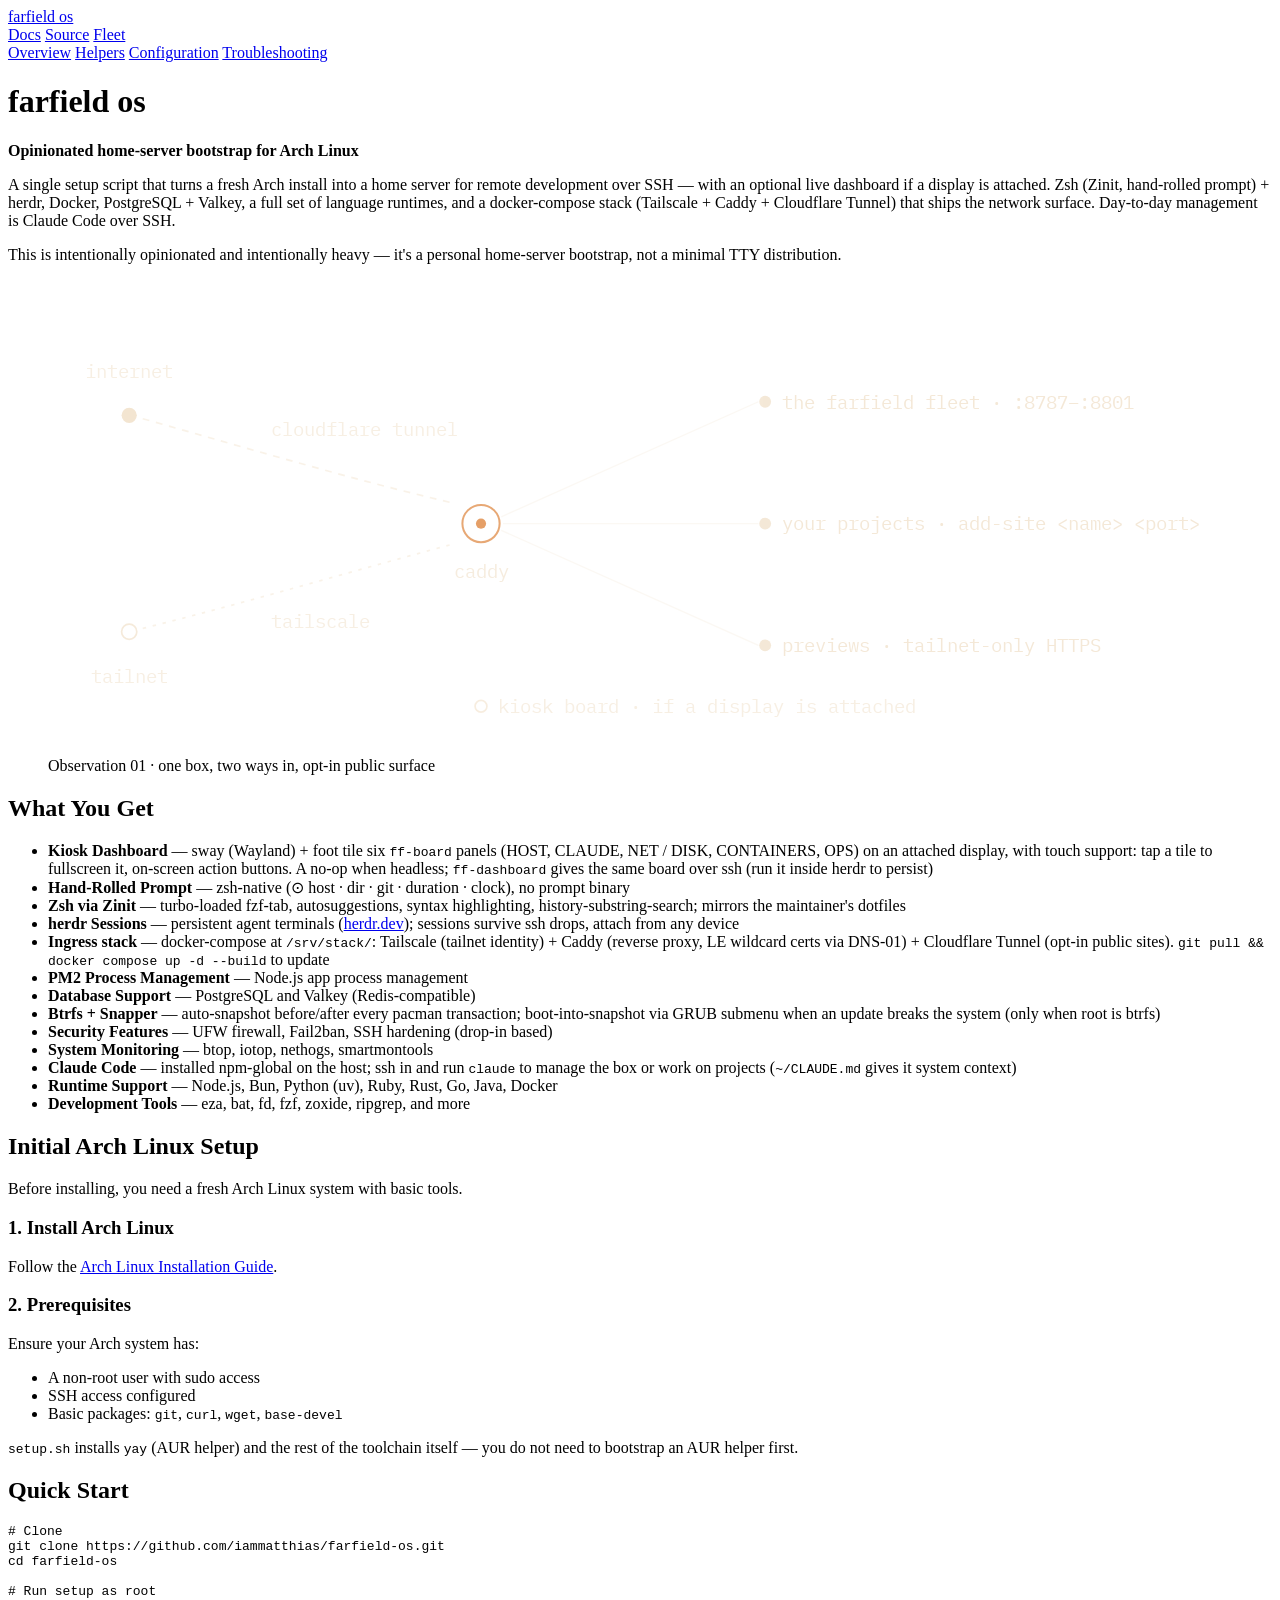
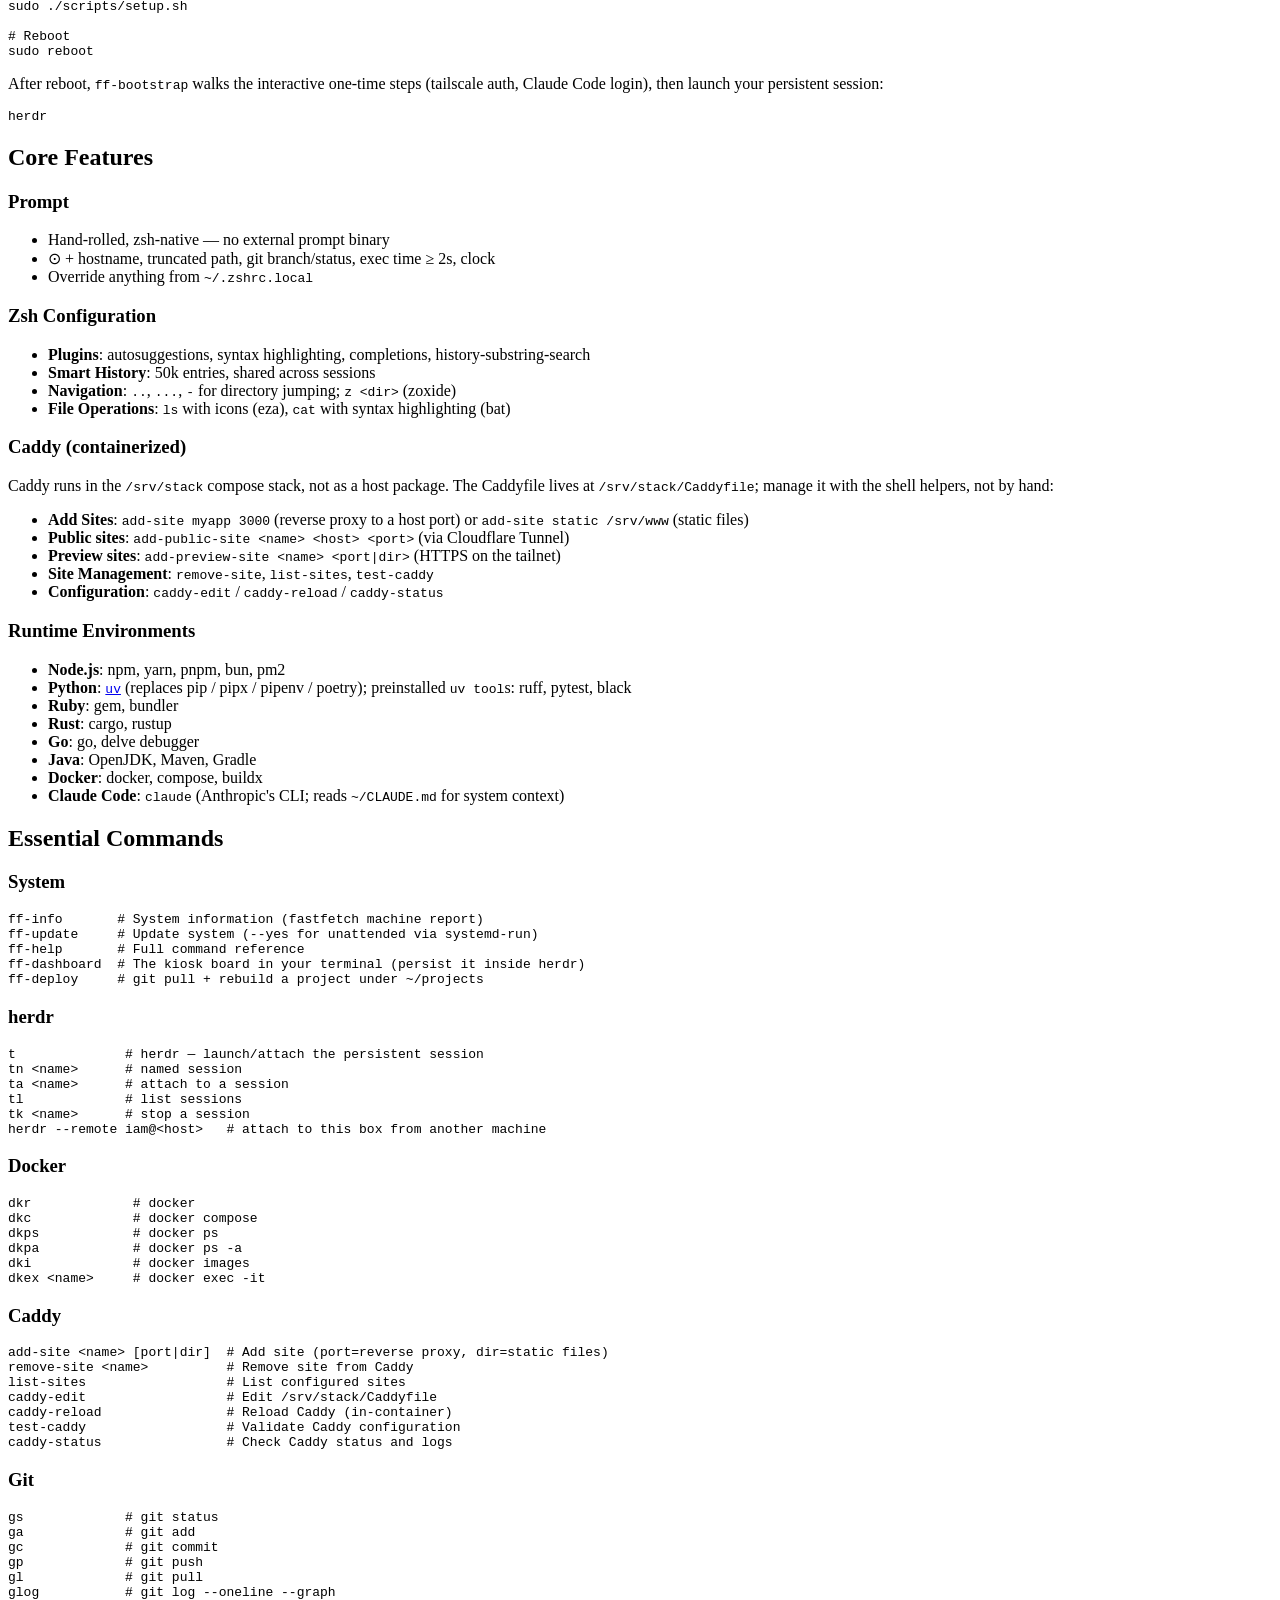
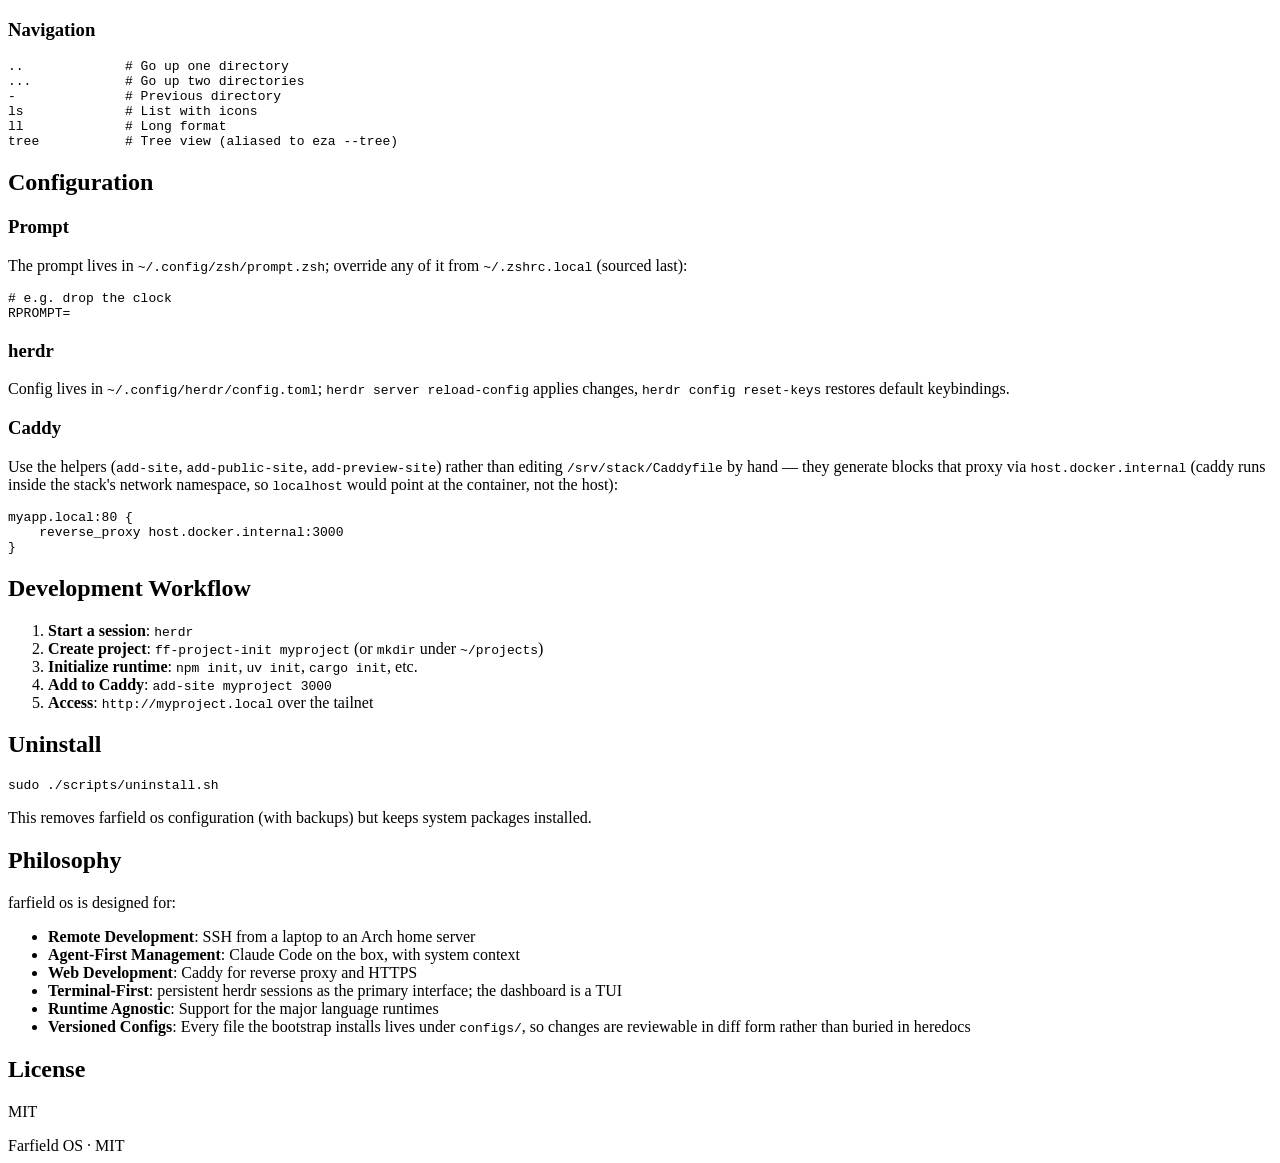
==== stack/homepage/docs/index.html @ 53450dcc "shell refresh: mirror the Mac dotfiles; herdr replaces tmux zsh drops Oh My Zsh + Spaceship for the " ====
<!DOCTYPE html>
<html lang="en">
<head>
<meta charset="UTF-8">
<meta name="viewport" content="width=device-width,initial-scale=1,viewport-fit=cover">
<meta name="theme-color" content="#0e192a">
<title>Overview — Farfield OS</title>
<link rel="icon" href="data:image/svg+xml,<svg%20xmlns='http://www.w3.org/2000/svg'%20viewBox='0%200%2064%2064'><rect%20width='64'%20height='64'%20rx='12'%20fill='%230e222d'/><circle%20cx='32'%20cy='32'%20r='13'%20fill='none'%20stroke='%23f3e5d1'%20stroke-width='2'%20opacity='.8'/><circle%20cx='32'%20cy='32'%20r='3.5'%20fill='%23e59f67'/></svg>">
<meta name="description" content="Overview — Farfield OS documentation. An opinionated home-server bootstrap for Arch Linux.">
<link rel="canonical" href="https://os.farfield.systems/docs/">
<meta property="og:type" content="article">
<meta property="og:site_name" content="farfield">
<meta property="og:title" content="Overview — Farfield OS">
<link rel="preconnect" href="https://fonts.googleapis.com">
<link rel="preconnect" href="https://fonts.gstatic.com" crossorigin>
<link rel="stylesheet" href="https://fonts.googleapis.com/css2?family=IBM+Plex+Mono:wght@400;500&family=Inter:wght@400;500;600&family=Newsreader:opsz,wght@6..72,400;6..72,500&display=swap">
<link rel="stylesheet" href="/docs/docs.css">
</head>
<body>
<header class="bar">
  <a href="/" class="brand">farfield&nbsp;os</a>
  <nav class="crumbs" aria-label="Site">
    <a href="/docs/" aria-current="page">Docs</a>
    <a href="https://github.com/iammatthias/farfield-os">Source</a>
    <a href="https://farfield.systems/">Fleet</a>
  </nav>
</header>
<div class="layout">
  <aside>
    <nav class="side" aria-label="Docs">
      <a href="/docs/" aria-current="page">Overview</a>
      <a href="/docs/helpers/">Helpers</a>
      <a href="/docs/configuration/">Configuration</a>
      <a href="/docs/troubleshooting/">Troubleshooting</a>
    </nav>
  </aside>
  <main class="doc">
<h1>farfield os</h1>
<p><strong>Opinionated home-server bootstrap for Arch Linux</strong></p>
<p>A single setup script that turns a fresh Arch install into a home server
for remote development over SSH — with an optional live dashboard if a
display is attached. Zsh (Zinit, hand-rolled prompt) + herdr, Docker,
PostgreSQL + Valkey,
a full set of language runtimes, and a docker-compose stack
(Tailscale + Caddy + Cloudflare Tunnel) that ships the network surface.
Day-to-day management is Claude Code over SSH.</p>
<p>This is intentionally opinionated and intentionally heavy — it&#39;s a
personal home-server bootstrap, not a minimal TTY distribution.</p>
<figure class="observation" aria-label="System diagram: the internet reaches the box through a Cloudflare tunnel; the tailnet reaches it through Tailscale; both land on Caddy, which routes to projects on host ports. A display gets the kiosk board.">
<svg viewBox="0 0 700 280" role="img">
  <g style="font-family:'IBM Plex Mono',monospace;font-size:11px" fill="#f3e5d1">
    <!-- two ways in -->
    <circle cx="48" cy="80" r="4.5" fill="#f3e5d1"/>
    <text x="48" y="58" text-anchor="middle" opacity="0.6">internet</text>
    <path d="M 56 82 C 120 100, 180 118, 240 132" fill="none" stroke="#f3e5d1" stroke-width="1" stroke-dasharray="4 4" opacity="0.5"/>
    <text x="132" y="92" opacity="0.6">cloudflare tunnel</text>
    <circle cx="48" cy="208" r="4.5" fill="none" stroke="#f3e5d1" opacity="0.8"/>
    <text x="48" y="238" text-anchor="middle" opacity="0.6">tailnet</text>
    <path d="M 56 206 C 120 190, 180 172, 240 156" fill="none" stroke="#f3e5d1" stroke-width="1" stroke-dasharray="2 4" opacity="0.5"/>
    <text x="132" y="206" opacity="0.6">tailscale</text>
    <!-- caddy: signal in field -->
    <circle cx="256" cy="144" r="11" fill="none" stroke="#e59f67" stroke-width="1.2" opacity="0.9"/>
    <circle cx="256" cy="144" r="3" fill="#e59f67"/>
    <text x="256" y="176" text-anchor="middle" opacity="0.7">caddy</text>
    <!-- host ports -->
    <g stroke="#f3e5d1" stroke-width="0.75" opacity="0.25">
      <line x1="268" y1="140" x2="420" y2="72"/>
      <line x1="269" y1="144" x2="420" y2="144"/>
      <line x1="268" y1="148" x2="420" y2="216"/>
    </g>
    <g opacity="0.85">
      <circle cx="424" cy="72" r="3.5"/><text x="434" y="76">the farfield fleet · :8787–:8801</text>
      <circle cx="424" cy="144" r="3.5"/><text x="434" y="148">your projects · add-site &lt;name&gt; &lt;port&gt;</text>
      <circle cx="424" cy="216" r="3.5"/><text x="434" y="220">previews · tailnet-only HTTPS</text>
    </g>
    <!-- the kiosk, off to the side -->
    <circle cx="256" cy="252" r="3.5" fill="none" stroke="#f3e5d1" opacity="0.7"/>
    <text x="266" y="256" opacity="0.6">kiosk board · if a display is attached</text>
  </g>
</svg>
<figcaption>Observation 01 · one box, two ways in, opt-in public surface</figcaption>
</figure>
<h2>What You Get</h2>
<ul>
<li><strong>Kiosk Dashboard</strong> — sway (Wayland) + foot tile six <code>ff-board</code> panels (HOST, CLAUDE, NET / DISK, CONTAINERS, OPS) on an attached display, with touch support: tap a tile to fullscreen it, on-screen action buttons. A no-op when headless; <code>ff-dashboard</code> gives the same board over ssh (run it inside herdr to persist)</li>
<li><strong>Hand-Rolled Prompt</strong> — zsh-native (⊙ host · dir · git · duration · clock), no prompt binary</li>
<li><strong>Zsh via Zinit</strong> — turbo-loaded fzf-tab, autosuggestions, syntax highlighting, history-substring-search; mirrors the maintainer&#39;s dotfiles</li>
<li><strong>herdr Sessions</strong> — persistent agent terminals (<a href="https://herdr.dev">herdr.dev</a>); sessions survive ssh drops, attach from any device</li>
<li><strong>Ingress stack</strong> — docker-compose at <code>/srv/stack/</code>: Tailscale (tailnet identity) + Caddy (reverse proxy, LE wildcard certs via DNS-01) + Cloudflare Tunnel (opt-in public sites). <code>git pull &amp;&amp; docker compose up -d --build</code> to update</li>
<li><strong>PM2 Process Management</strong> — Node.js app process management</li>
<li><strong>Database Support</strong> — PostgreSQL and Valkey (Redis-compatible)</li>
<li><strong>Btrfs + Snapper</strong> — auto-snapshot before/after every pacman transaction; boot-into-snapshot via GRUB submenu when an update breaks the system (only when root is btrfs)</li>
<li><strong>Security Features</strong> — UFW firewall, Fail2ban, SSH hardening (drop-in based)</li>
<li><strong>System Monitoring</strong> — btop, iotop, nethogs, smartmontools</li>
<li><strong>Claude Code</strong> — installed npm-global on the host; ssh in and run <code>claude</code> to manage the box or work on projects (<code>~/CLAUDE.md</code> gives it system context)</li>
<li><strong>Runtime Support</strong> — Node.js, Bun, Python (uv), Ruby, Rust, Go, Java, Docker</li>
<li><strong>Development Tools</strong> — eza, bat, fd, fzf, zoxide, ripgrep, and more</li>
</ul>
<h2>Initial Arch Linux Setup</h2>
<p>Before installing, you need a fresh Arch Linux system with basic tools.</p>
<h3>1. Install Arch Linux</h3>
<p>Follow the <a href="https://wiki.archlinux.org/title/Installation_guide">Arch Linux Installation Guide</a>.</p>
<h3>2. Prerequisites</h3>
<p>Ensure your Arch system has:</p>
<ul>
<li>A non-root user with sudo access</li>
<li>SSH access configured</li>
<li>Basic packages: <code>git</code>, <code>curl</code>, <code>wget</code>, <code>base-devel</code></li>
</ul>
<p><code>setup.sh</code> installs <code>yay</code> (AUR helper) and the rest of the toolchain itself —
you do not need to bootstrap an AUR helper first.</p>
<h2>Quick Start</h2>
<pre><code class="language-bash"># Clone
git clone https://github.com/iammatthias/farfield-os.git
cd farfield-os

# Run setup as root
sudo ./scripts/setup.sh

# Reboot
sudo reboot
</code></pre>
<p>After reboot, <code>ff-bootstrap</code> walks the interactive one-time steps
(tailscale auth, Claude Code login), then launch your persistent session:</p>
<pre><code class="language-bash">herdr
</code></pre>
<h2>Core Features</h2>
<h3>Prompt</h3>
<ul>
<li>Hand-rolled, zsh-native — no external prompt binary</li>
<li>⊙ + hostname, truncated path, git branch/status, exec time ≥ 2s, clock</li>
<li>Override anything from <code>~/.zshrc.local</code></li>
</ul>
<h3>Zsh Configuration</h3>
<ul>
<li><strong>Plugins</strong>: autosuggestions, syntax highlighting, completions, history-substring-search</li>
<li><strong>Smart History</strong>: 50k entries, shared across sessions</li>
<li><strong>Navigation</strong>: <code>..</code>, <code>...</code>, <code>-</code> for directory jumping; <code>z &lt;dir&gt;</code> (zoxide)</li>
<li><strong>File Operations</strong>: <code>ls</code> with icons (eza), <code>cat</code> with syntax highlighting (bat)</li>
</ul>
<h3>Caddy (containerized)</h3>
<p>Caddy runs in the <code>/srv/stack</code> compose stack, not as a host package. The
Caddyfile lives at <code>/srv/stack/Caddyfile</code>; manage it with the shell
helpers, not by hand:</p>
<ul>
<li><strong>Add Sites</strong>: <code>add-site myapp 3000</code> (reverse proxy to a host port) or <code>add-site static /srv/www</code> (static files)</li>
<li><strong>Public sites</strong>: <code>add-public-site &lt;name&gt; &lt;host&gt; &lt;port&gt;</code> (via Cloudflare Tunnel)</li>
<li><strong>Preview sites</strong>: <code>add-preview-site &lt;name&gt; &lt;port|dir&gt;</code> (HTTPS on the tailnet)</li>
<li><strong>Site Management</strong>: <code>remove-site</code>, <code>list-sites</code>, <code>test-caddy</code></li>
<li><strong>Configuration</strong>: <code>caddy-edit</code> / <code>caddy-reload</code> / <code>caddy-status</code></li>
</ul>
<h3>Runtime Environments</h3>
<ul>
<li><strong>Node.js</strong>: npm, yarn, pnpm, bun, pm2</li>
<li><strong>Python</strong>: <a href="https://docs.astral.sh/uv/"><code>uv</code></a> (replaces pip / pipx /
pipenv / poetry); preinstalled <code>uv tool</code>s: ruff, pytest, black</li>
<li><strong>Ruby</strong>: gem, bundler</li>
<li><strong>Rust</strong>: cargo, rustup</li>
<li><strong>Go</strong>: go, delve debugger</li>
<li><strong>Java</strong>: OpenJDK, Maven, Gradle</li>
<li><strong>Docker</strong>: docker, compose, buildx</li>
<li><strong>Claude Code</strong>: <code>claude</code> (Anthropic&#39;s CLI; reads <code>~/CLAUDE.md</code> for
system context)</li>
</ul>
<h2>Essential Commands</h2>
<h3>System</h3>
<pre><code class="language-bash">ff-info       # System information (fastfetch machine report)
ff-update     # Update system (--yes for unattended via systemd-run)
ff-help       # Full command reference
ff-dashboard  # The kiosk board in your terminal (persist it inside herdr)
ff-deploy     # git pull + rebuild a project under ~/projects
</code></pre>
<h3>herdr</h3>
<pre><code class="language-bash">t              # herdr — launch/attach the persistent session
tn &lt;name&gt;      # named session
ta &lt;name&gt;      # attach to a session
tl             # list sessions
tk &lt;name&gt;      # stop a session
herdr --remote iam@&lt;host&gt;   # attach to this box from another machine
</code></pre>
<h3>Docker</h3>
<pre><code class="language-bash">dkr             # docker
dkc             # docker compose
dkps            # docker ps
dkpa            # docker ps -a
dki             # docker images
dkex &lt;name&gt;     # docker exec -it
</code></pre>
<h3>Caddy</h3>
<pre><code class="language-bash">add-site &lt;name&gt; [port|dir]  # Add site (port=reverse proxy, dir=static files)
remove-site &lt;name&gt;          # Remove site from Caddy
list-sites                  # List configured sites
caddy-edit                  # Edit /srv/stack/Caddyfile
caddy-reload                # Reload Caddy (in-container)
test-caddy                  # Validate Caddy configuration
caddy-status                # Check Caddy status and logs
</code></pre>
<h3>Git</h3>
<pre><code class="language-bash">gs             # git status
ga             # git add
gc             # git commit
gp             # git push
gl             # git pull
glog           # git log --oneline --graph
</code></pre>
<h3>Navigation</h3>
<pre><code class="language-bash">..             # Go up one directory
...            # Go up two directories
-              # Previous directory
ls             # List with icons
ll             # Long format
tree           # Tree view (aliased to eza --tree)
</code></pre>
<h2>Configuration</h2>
<h3>Prompt</h3>
<p>The prompt lives in <code>~/.config/zsh/prompt.zsh</code>; override any of it from
<code>~/.zshrc.local</code> (sourced last):</p>
<pre><code class="language-bash"># e.g. drop the clock
RPROMPT=
</code></pre>
<h3>herdr</h3>
<p>Config lives in <code>~/.config/herdr/config.toml</code>; <code>herdr server reload-config</code>
applies changes, <code>herdr config reset-keys</code> restores default keybindings.</p>
<h3>Caddy</h3>
<p>Use the helpers (<code>add-site</code>, <code>add-public-site</code>, <code>add-preview-site</code>) rather
than editing <code>/srv/stack/Caddyfile</code> by hand — they generate blocks that
proxy via <code>host.docker.internal</code> (caddy runs inside the stack&#39;s network
namespace, so <code>localhost</code> would point at the container, not the host):</p>
<pre><code class="language-caddy">myapp.local:80 {
    reverse_proxy host.docker.internal:3000
}
</code></pre>
<h2>Development Workflow</h2>
<ol>
<li><strong>Start a session</strong>: <code>herdr</code></li>
<li><strong>Create project</strong>: <code>ff-project-init myproject</code> (or <code>mkdir</code> under <code>~/projects</code>)</li>
<li><strong>Initialize runtime</strong>: <code>npm init</code>, <code>uv init</code>, <code>cargo init</code>, etc.</li>
<li><strong>Add to Caddy</strong>: <code>add-site myproject 3000</code></li>
<li><strong>Access</strong>: <code>http://myproject.local</code> over the tailnet</li>
</ol>
<h2>Uninstall</h2>
<pre><code class="language-bash">sudo ./scripts/uninstall.sh
</code></pre>
<p>This removes farfield os configuration (with backups) but keeps system
packages installed.</p>
<h2>Philosophy</h2>
<p>farfield os is designed for:</p>
<ul>
<li><strong>Remote Development</strong>: SSH from a laptop to an Arch home server</li>
<li><strong>Agent-First Management</strong>: Claude Code on the box, with system context</li>
<li><strong>Web Development</strong>: Caddy for reverse proxy and HTTPS</li>
<li><strong>Terminal-First</strong>: persistent herdr sessions as the primary interface; the dashboard is a TUI</li>
<li><strong>Runtime Agnostic</strong>: Support for the major language runtimes</li>
<li><strong>Versioned Configs</strong>: Every file the bootstrap installs lives under
<code>configs/</code>, so changes are reviewable in diff form rather than buried
in heredocs</li>
</ul>
<h2>License</h2>
<p>MIT</p>


  </main>
</div>
<footer>
  <span class="note">Farfield OS · MIT</span>
</footer>
</body>
</html>
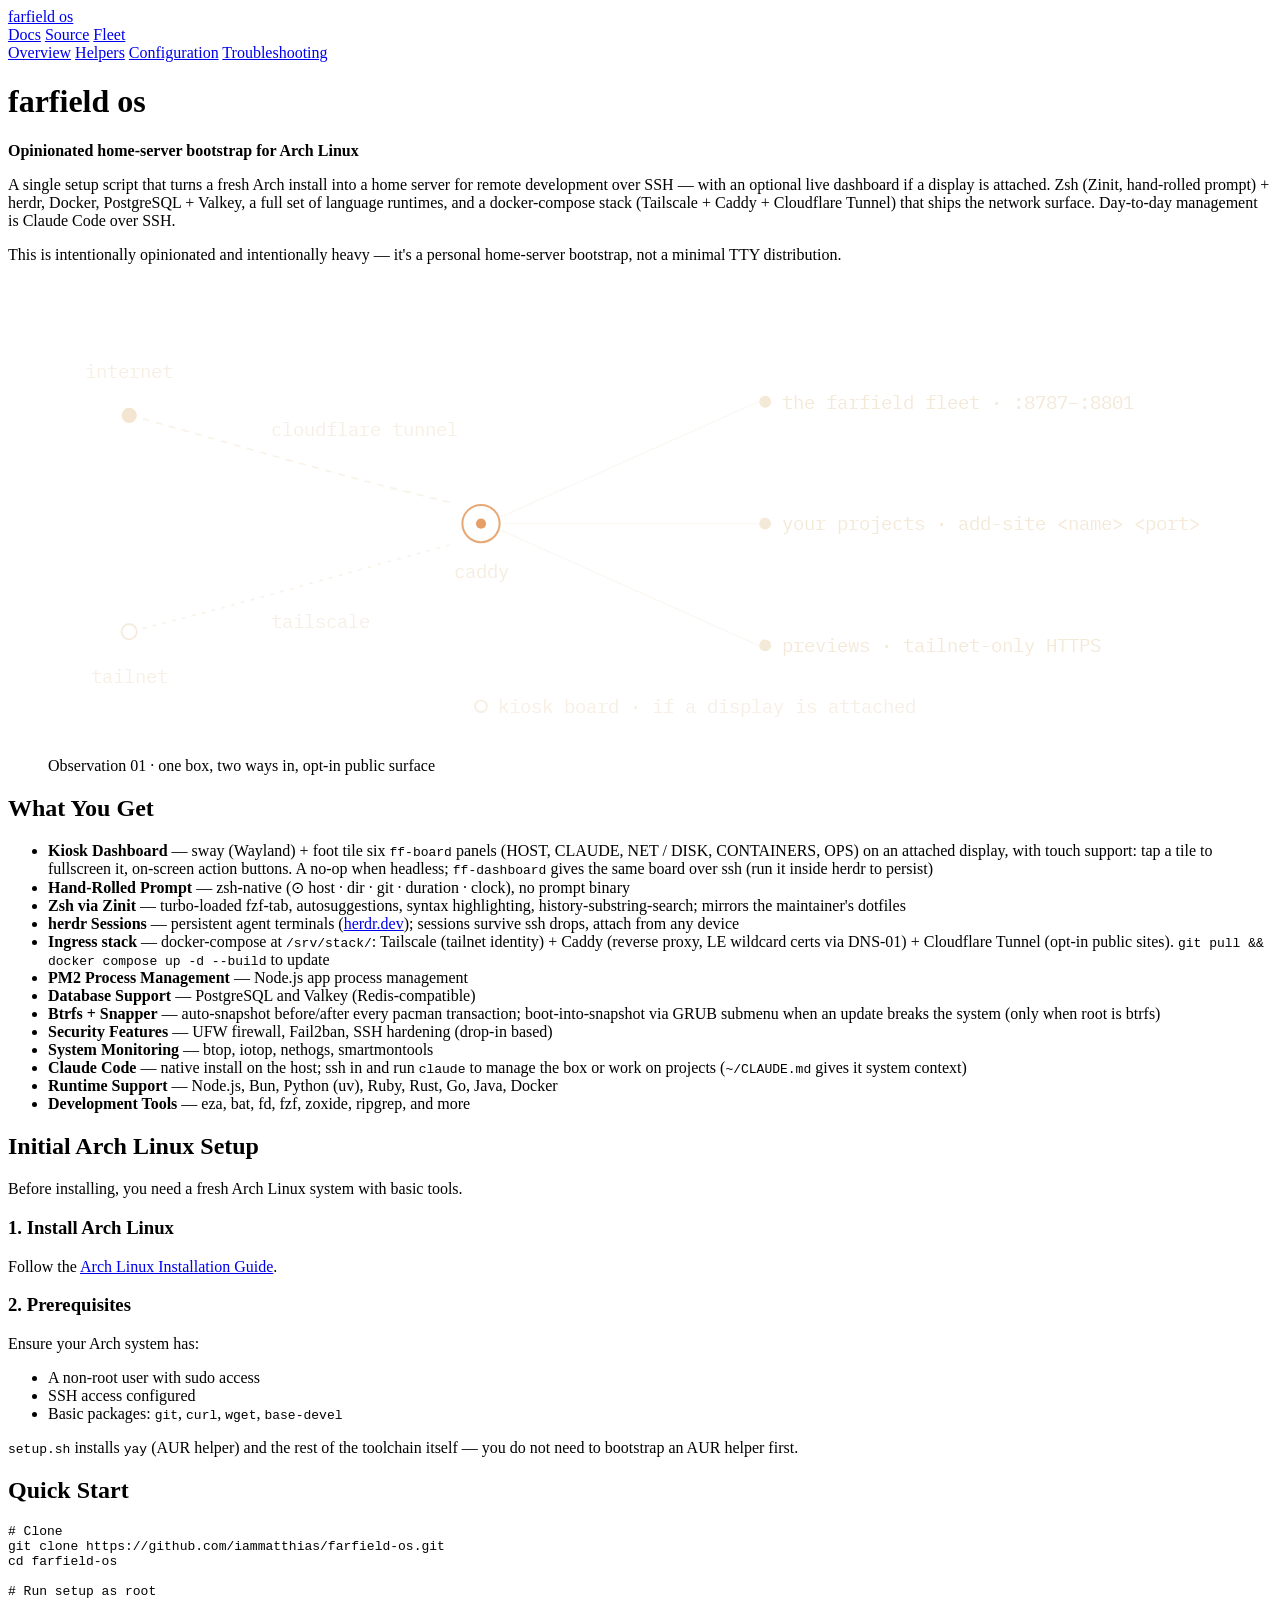
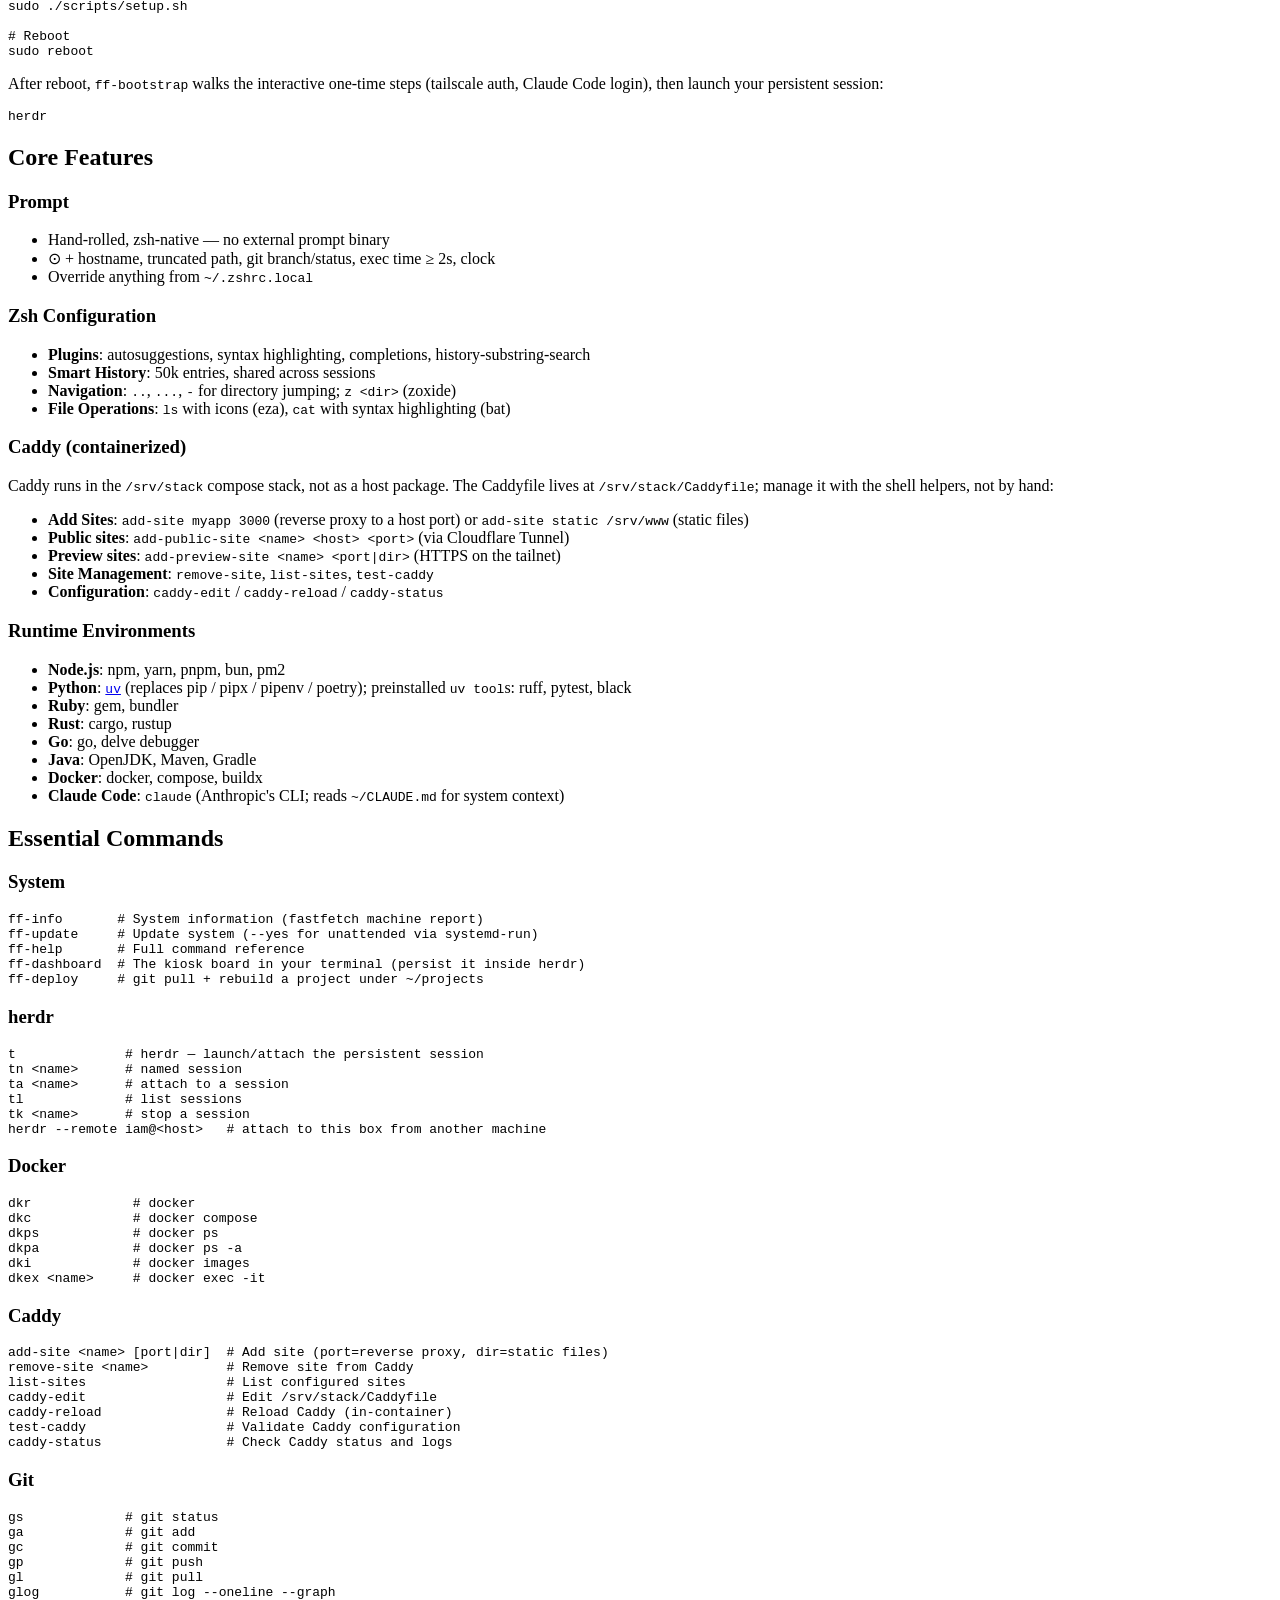
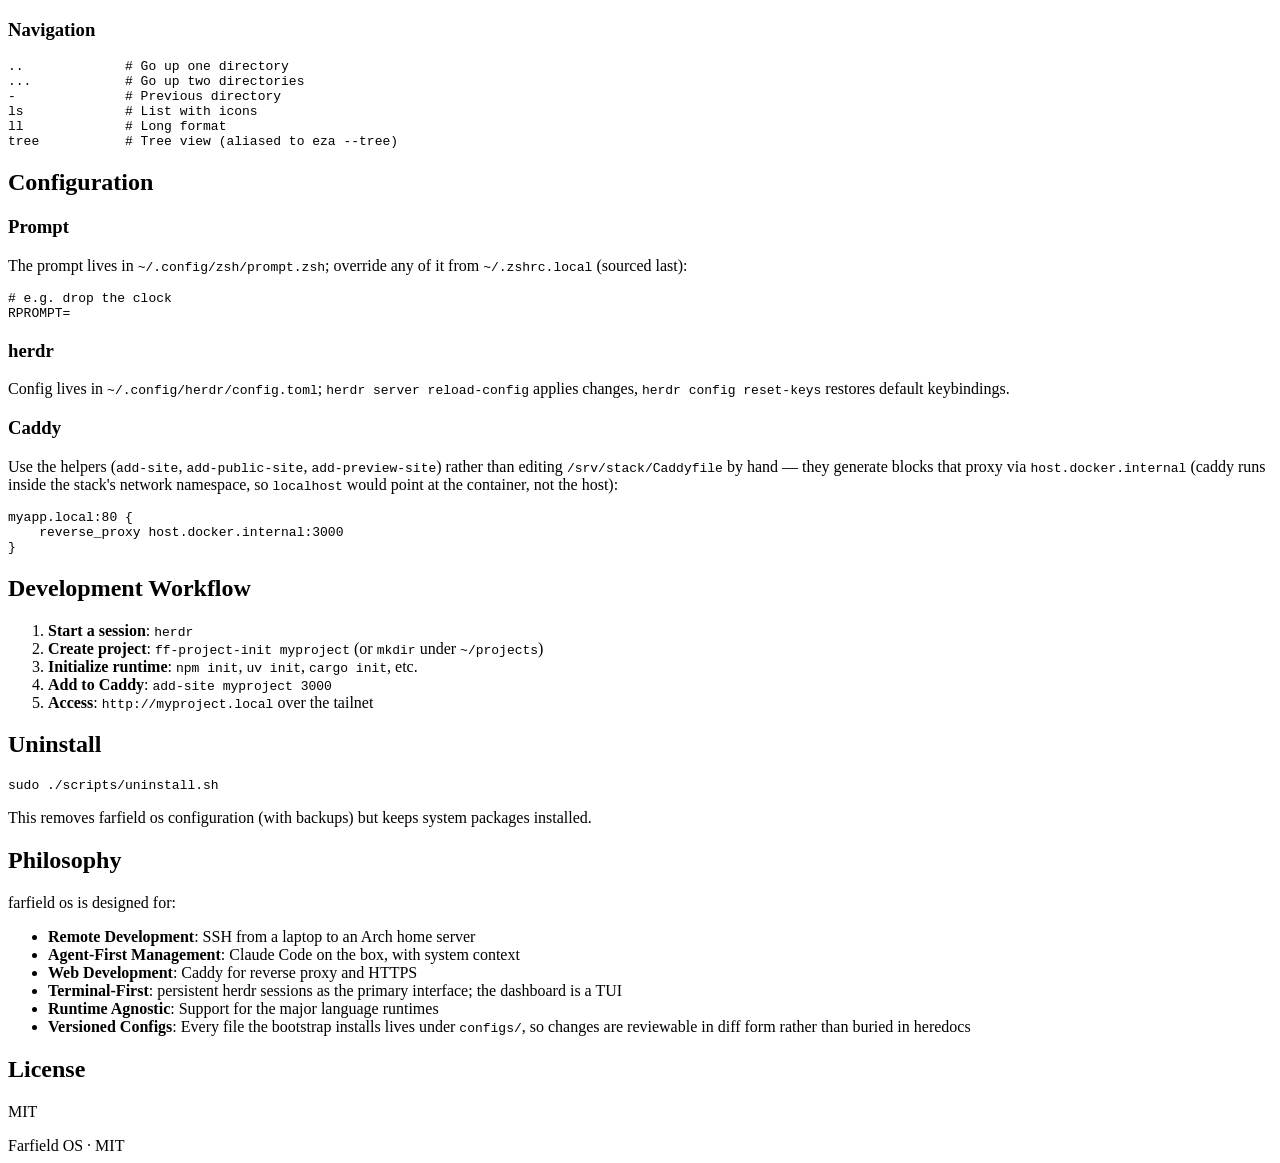
==== commit 26717e4f: "claude code: native installer replaces the npm package The npm global's self-update reported success" ====
--- a/stack/homepage/docs/index.html
+++ b/stack/homepage/docs/index.html
@@ -92,7 +92,7 @@
 <li><strong>Btrfs + Snapper</strong> — auto-snapshot before/after every pacman transaction; boot-into-snapshot via GRUB submenu when an update breaks the system (only when root is btrfs)</li>
 <li><strong>Security Features</strong> — UFW firewall, Fail2ban, SSH hardening (drop-in based)</li>
 <li><strong>System Monitoring</strong> — btop, iotop, nethogs, smartmontools</li>
-<li><strong>Claude Code</strong> — installed npm-global on the host; ssh in and run <code>claude</code> to manage the box or work on projects (<code>~/CLAUDE.md</code> gives it system context)</li>
+<li><strong>Claude Code</strong> — native install on the host; ssh in and run <code>claude</code> to manage the box or work on projects (<code>~/CLAUDE.md</code> gives it system context)</li>
 <li><strong>Runtime Support</strong> — Node.js, Bun, Python (uv), Ruby, Rust, Go, Java, Docker</li>
 <li><strong>Development Tools</strong> — eza, bat, fd, fzf, zoxide, ripgrep, and more</li>
 </ul>
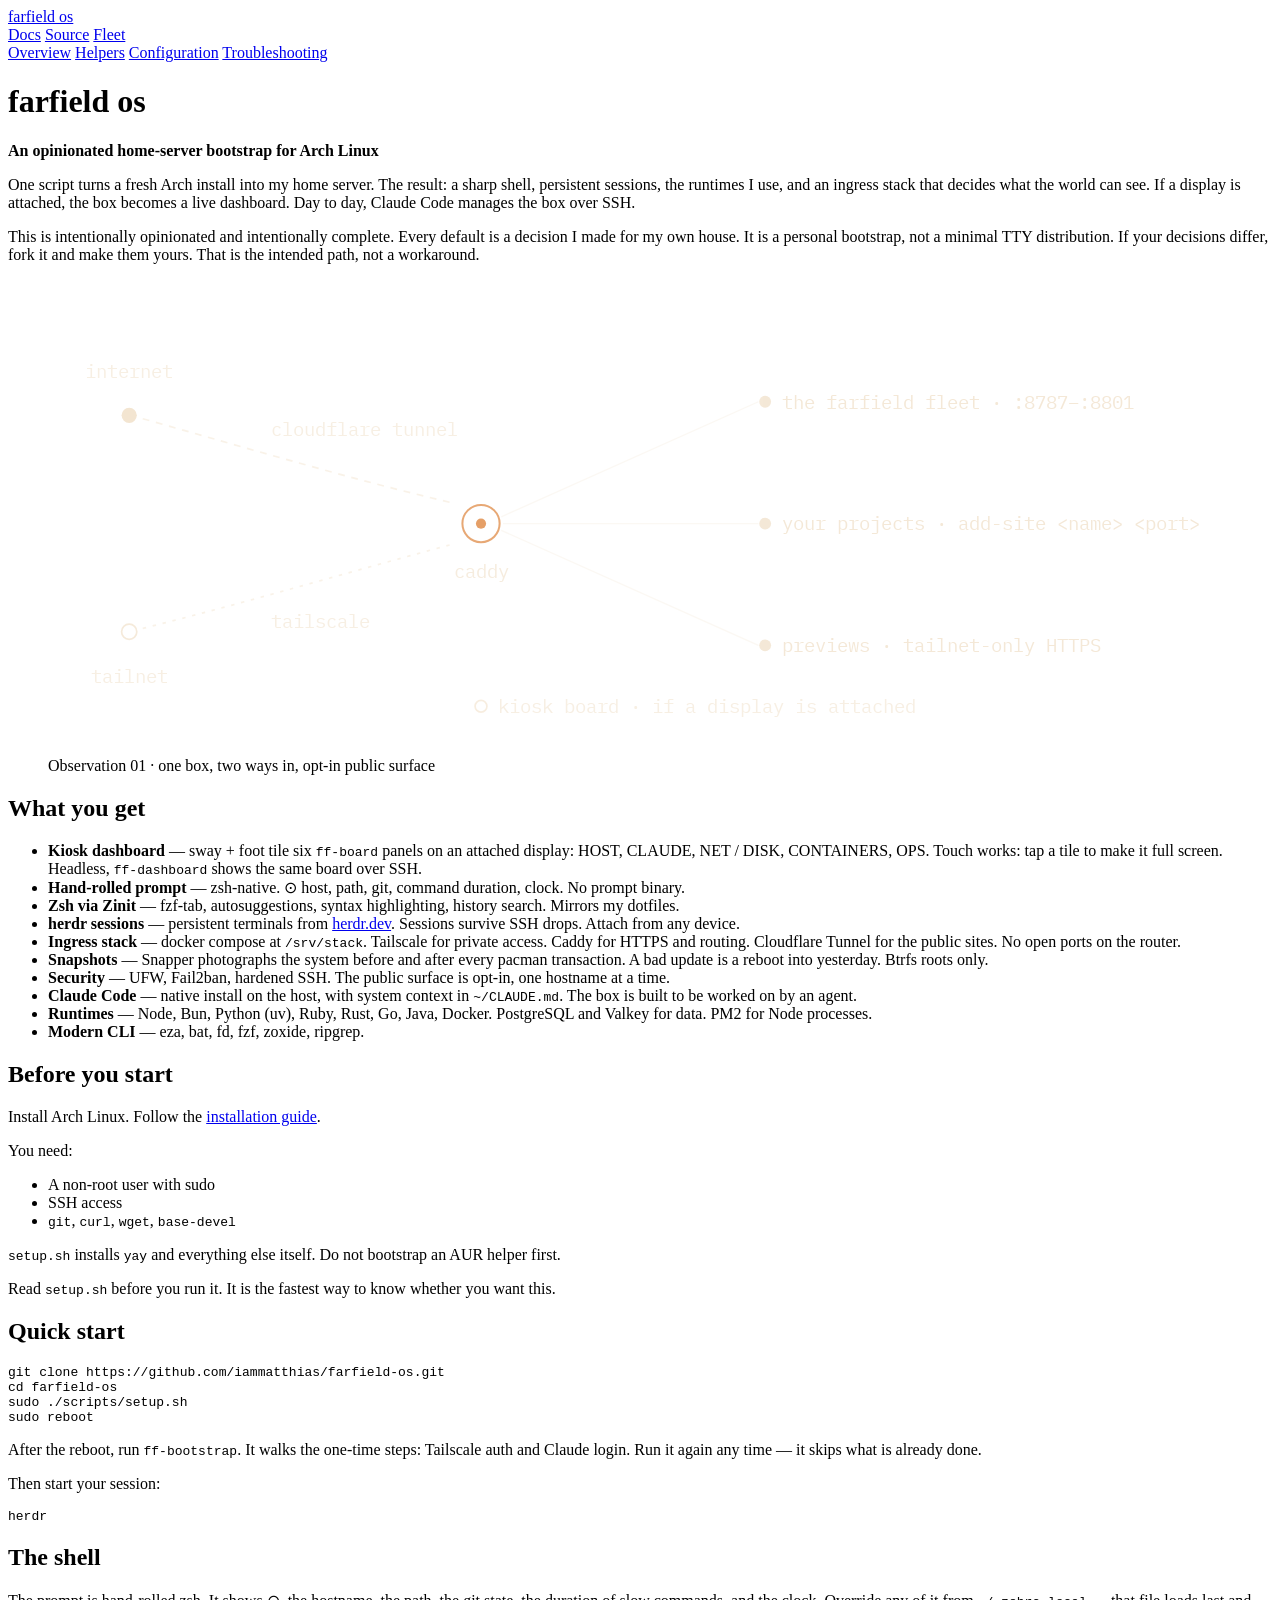
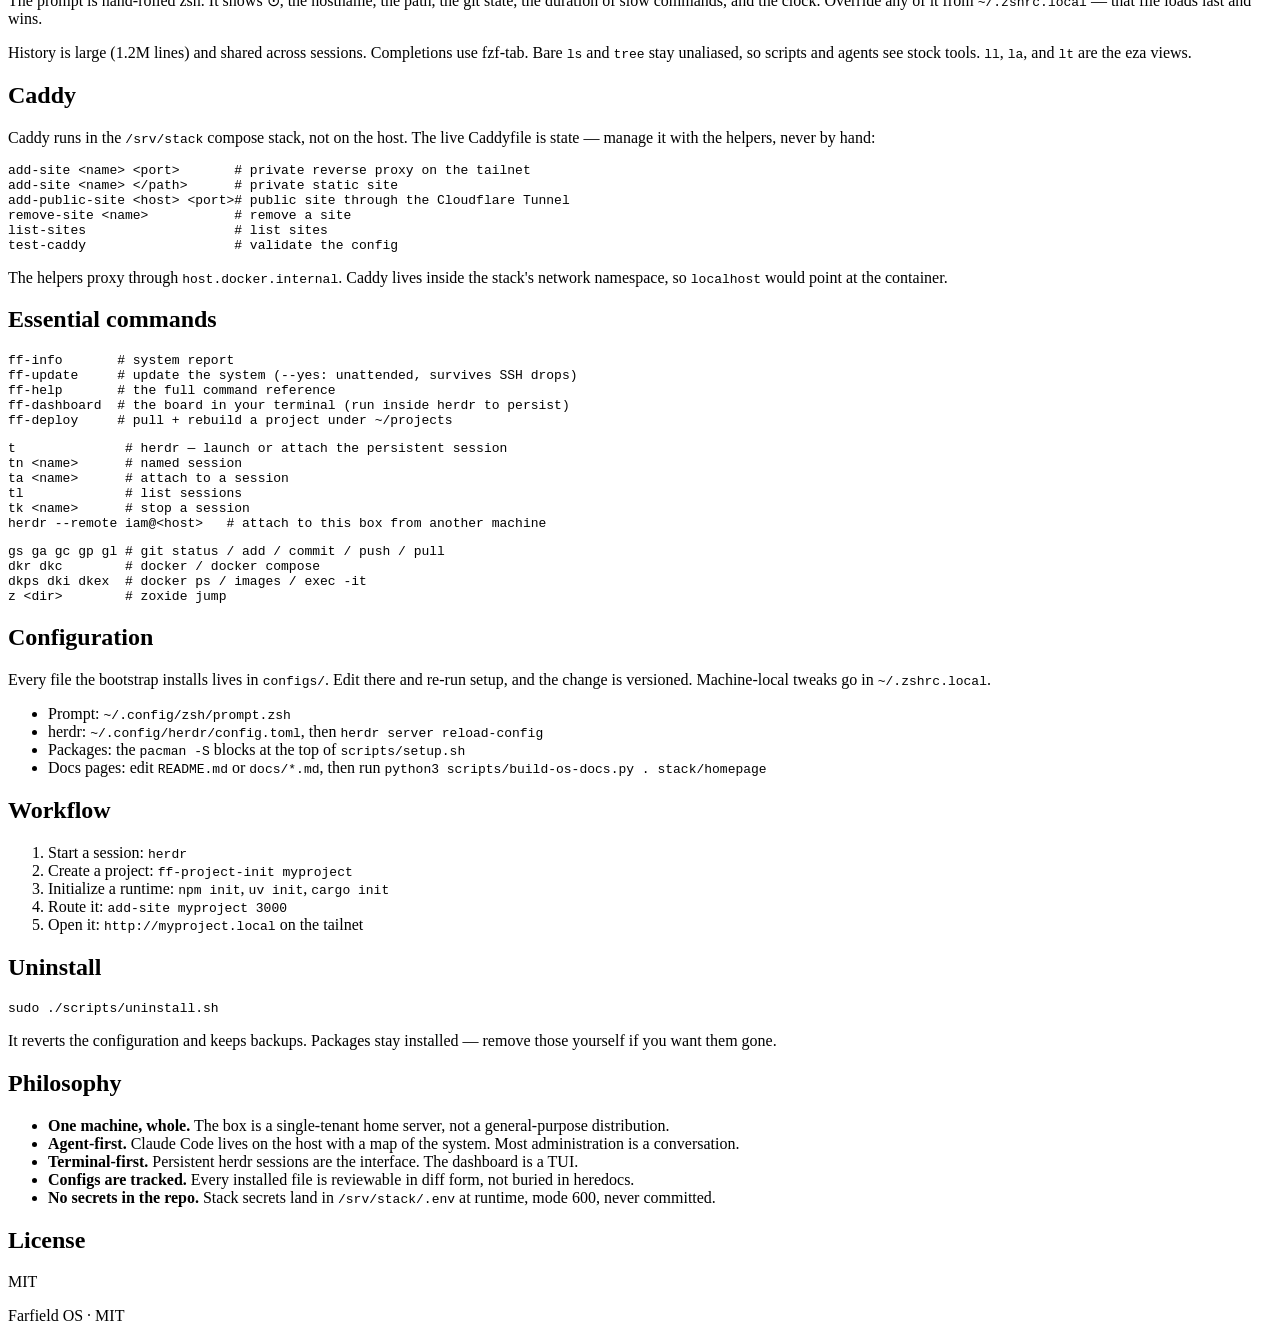
==== commit 18489fcd: "copy pass: Matthias's voice × Simplified Technical English README rewritten (it feeds the docs Overv" ====
--- a/stack/homepage/docs/index.html
+++ b/stack/homepage/docs/index.html
@@ -14,7 +14,7 @@
 <link rel="preconnect" href="https://fonts.googleapis.com">
 <link rel="preconnect" href="https://fonts.gstatic.com" crossorigin>
 <link rel="stylesheet" href="https://fonts.googleapis.com/css2?family=IBM+Plex+Mono:wght@400;500&family=Inter:wght@400;500;600&family=Newsreader:opsz,wght@6..72,400;6..72,500&display=swap">
-<link rel="stylesheet" href="/docs/docs.css">
+<link rel="stylesheet" href="/docs/docs.css?v=6f93efad">
 </head>
 <body>
 <header class="bar">
@@ -36,16 +36,17 @@
   </aside>
   <main class="doc">
 <h1>farfield os</h1>
-<p><strong>Opinionated home-server bootstrap for Arch Linux</strong></p>
-<p>A single setup script that turns a fresh Arch install into a home server
-for remote development over SSH — with an optional live dashboard if a
-display is attached. Zsh (Zinit, hand-rolled prompt) + herdr, Docker,
-PostgreSQL + Valkey,
-a full set of language runtimes, and a docker-compose stack
-(Tailscale + Caddy + Cloudflare Tunnel) that ships the network surface.
-Day-to-day management is Claude Code over SSH.</p>
-<p>This is intentionally opinionated and intentionally heavy — it&#39;s a
-personal home-server bootstrap, not a minimal TTY distribution.</p>
+<p><strong>An opinionated home-server bootstrap for Arch Linux</strong></p>
+<p>One script turns a fresh Arch install into my home server. The result: a
+sharp shell, persistent sessions, the runtimes I use, and an ingress
+stack that decides what the world can see. If a display is attached, the
+box becomes a live dashboard. Day to day, Claude Code manages the box
+over SSH.</p>
+<p>This is intentionally opinionated and intentionally complete. Every
+default is a decision I made for my own house. It is a personal
+bootstrap, not a minimal TTY distribution. If your decisions differ,
+fork it and make them yours. That is the intended path, not a
+workaround.</p>
 <figure class="observation" aria-label="System diagram: the internet reaches the box through a Cloudflare tunnel; the tailnet reaches it through Tailscale; both land on Caddy, which routes to projects on host ports. A display gets the kiosk board.">
 <svg viewBox="0 0 700 280" role="img">
   <g style="font-family:'IBM Plex Mono',monospace;font-size:11px" fill="#f3e5d1">
@@ -80,180 +81,132 @@
 </svg>
 <figcaption>Observation 01 · one box, two ways in, opt-in public surface</figcaption>
 </figure>
-<h2>What You Get</h2>
-<ul>
-<li><strong>Kiosk Dashboard</strong> — sway (Wayland) + foot tile six <code>ff-board</code> panels (HOST, CLAUDE, NET / DISK, CONTAINERS, OPS) on an attached display, with touch support: tap a tile to fullscreen it, on-screen action buttons. A no-op when headless; <code>ff-dashboard</code> gives the same board over ssh (run it inside herdr to persist)</li>
-<li><strong>Hand-Rolled Prompt</strong> — zsh-native (⊙ host · dir · git · duration · clock), no prompt binary</li>
-<li><strong>Zsh via Zinit</strong> — turbo-loaded fzf-tab, autosuggestions, syntax highlighting, history-substring-search; mirrors the maintainer&#39;s dotfiles</li>
-<li><strong>herdr Sessions</strong> — persistent agent terminals (<a href="https://herdr.dev">herdr.dev</a>); sessions survive ssh drops, attach from any device</li>
-<li><strong>Ingress stack</strong> — docker-compose at <code>/srv/stack/</code>: Tailscale (tailnet identity) + Caddy (reverse proxy, LE wildcard certs via DNS-01) + Cloudflare Tunnel (opt-in public sites). <code>git pull &amp;&amp; docker compose up -d --build</code> to update</li>
-<li><strong>PM2 Process Management</strong> — Node.js app process management</li>
-<li><strong>Database Support</strong> — PostgreSQL and Valkey (Redis-compatible)</li>
-<li><strong>Btrfs + Snapper</strong> — auto-snapshot before/after every pacman transaction; boot-into-snapshot via GRUB submenu when an update breaks the system (only when root is btrfs)</li>
-<li><strong>Security Features</strong> — UFW firewall, Fail2ban, SSH hardening (drop-in based)</li>
-<li><strong>System Monitoring</strong> — btop, iotop, nethogs, smartmontools</li>
-<li><strong>Claude Code</strong> — native install on the host; ssh in and run <code>claude</code> to manage the box or work on projects (<code>~/CLAUDE.md</code> gives it system context)</li>
-<li><strong>Runtime Support</strong> — Node.js, Bun, Python (uv), Ruby, Rust, Go, Java, Docker</li>
-<li><strong>Development Tools</strong> — eza, bat, fd, fzf, zoxide, ripgrep, and more</li>
-</ul>
-<h2>Initial Arch Linux Setup</h2>
-<p>Before installing, you need a fresh Arch Linux system with basic tools.</p>
-<h3>1. Install Arch Linux</h3>
-<p>Follow the <a href="https://wiki.archlinux.org/title/Installation_guide">Arch Linux Installation Guide</a>.</p>
-<h3>2. Prerequisites</h3>
-<p>Ensure your Arch system has:</p>
-<ul>
-<li>A non-root user with sudo access</li>
-<li>SSH access configured</li>
-<li>Basic packages: <code>git</code>, <code>curl</code>, <code>wget</code>, <code>base-devel</code></li>
-</ul>
-<p><code>setup.sh</code> installs <code>yay</code> (AUR helper) and the rest of the toolchain itself —
-you do not need to bootstrap an AUR helper first.</p>
-<h2>Quick Start</h2>
-<pre><code class="language-bash"># Clone
-git clone https://github.com/iammatthias/farfield-os.git
+<h2>What you get</h2>
+<ul>
+<li><strong>Kiosk dashboard</strong> — sway + foot tile six <code>ff-board</code> panels on an
+attached display: HOST, CLAUDE, NET / DISK, CONTAINERS, OPS. Touch
+works: tap a tile to make it full screen. Headless, <code>ff-dashboard</code>
+shows the same board over SSH.</li>
+<li><strong>Hand-rolled prompt</strong> — zsh-native. ⊙ host, path, git, command
+duration, clock. No prompt binary.</li>
+<li><strong>Zsh via Zinit</strong> — fzf-tab, autosuggestions, syntax highlighting,
+history search. Mirrors my dotfiles.</li>
+<li><strong>herdr sessions</strong> — persistent terminals from
+<a href="https://herdr.dev">herdr.dev</a>. Sessions survive SSH drops. Attach
+from any device.</li>
+<li><strong>Ingress stack</strong> — docker compose at <code>/srv/stack</code>. Tailscale for
+private access. Caddy for HTTPS and routing. Cloudflare Tunnel for
+the public sites. No open ports on the router.</li>
+<li><strong>Snapshots</strong> — Snapper photographs the system before and after every
+pacman transaction. A bad update is a reboot into yesterday. Btrfs
+roots only.</li>
+<li><strong>Security</strong> — UFW, Fail2ban, hardened SSH. The public surface is
+opt-in, one hostname at a time.</li>
+<li><strong>Claude Code</strong> — native install on the host, with system context in
+<code>~/CLAUDE.md</code>. The box is built to be worked on by an agent.</li>
+<li><strong>Runtimes</strong> — Node, Bun, Python (uv), Ruby, Rust, Go, Java, Docker.
+PostgreSQL and Valkey for data. PM2 for Node processes.</li>
+<li><strong>Modern CLI</strong> — eza, bat, fd, fzf, zoxide, ripgrep.</li>
+</ul>
+<h2>Before you start</h2>
+<p>Install Arch Linux. Follow the
+<a href="https://wiki.archlinux.org/title/Installation_guide">installation guide</a>.</p>
+<p>You need:</p>
+<ul>
+<li>A non-root user with sudo</li>
+<li>SSH access</li>
+<li><code>git</code>, <code>curl</code>, <code>wget</code>, <code>base-devel</code></li>
+</ul>
+<p><code>setup.sh</code> installs <code>yay</code> and everything else itself. Do not bootstrap
+an AUR helper first.</p>
+<p>Read <code>setup.sh</code> before you run it. It is the fastest way to know whether
+you want this.</p>
+<h2>Quick start</h2>
+<pre><code class="language-bash">git clone https://github.com/iammatthias/farfield-os.git
 cd farfield-os
-
-# Run setup as root
 sudo ./scripts/setup.sh
-
-# Reboot
 sudo reboot
 </code></pre>
-<p>After reboot, <code>ff-bootstrap</code> walks the interactive one-time steps
-(tailscale auth, Claude Code login), then launch your persistent session:</p>
+<p>After the reboot, run <code>ff-bootstrap</code>. It walks the one-time steps:
+Tailscale auth and Claude login. Run it again any time — it skips what
+is already done.</p>
+<p>Then start your session:</p>
 <pre><code class="language-bash">herdr
 </code></pre>
-<h2>Core Features</h2>
-<h3>Prompt</h3>
-<ul>
-<li>Hand-rolled, zsh-native — no external prompt binary</li>
-<li>⊙ + hostname, truncated path, git branch/status, exec time ≥ 2s, clock</li>
-<li>Override anything from <code>~/.zshrc.local</code></li>
-</ul>
-<h3>Zsh Configuration</h3>
-<ul>
-<li><strong>Plugins</strong>: autosuggestions, syntax highlighting, completions, history-substring-search</li>
-<li><strong>Smart History</strong>: 50k entries, shared across sessions</li>
-<li><strong>Navigation</strong>: <code>..</code>, <code>...</code>, <code>-</code> for directory jumping; <code>z &lt;dir&gt;</code> (zoxide)</li>
-<li><strong>File Operations</strong>: <code>ls</code> with icons (eza), <code>cat</code> with syntax highlighting (bat)</li>
-</ul>
-<h3>Caddy (containerized)</h3>
-<p>Caddy runs in the <code>/srv/stack</code> compose stack, not as a host package. The
-Caddyfile lives at <code>/srv/stack/Caddyfile</code>; manage it with the shell
-helpers, not by hand:</p>
-<ul>
-<li><strong>Add Sites</strong>: <code>add-site myapp 3000</code> (reverse proxy to a host port) or <code>add-site static /srv/www</code> (static files)</li>
-<li><strong>Public sites</strong>: <code>add-public-site &lt;name&gt; &lt;host&gt; &lt;port&gt;</code> (via Cloudflare Tunnel)</li>
-<li><strong>Preview sites</strong>: <code>add-preview-site &lt;name&gt; &lt;port|dir&gt;</code> (HTTPS on the tailnet)</li>
-<li><strong>Site Management</strong>: <code>remove-site</code>, <code>list-sites</code>, <code>test-caddy</code></li>
-<li><strong>Configuration</strong>: <code>caddy-edit</code> / <code>caddy-reload</code> / <code>caddy-status</code></li>
-</ul>
-<h3>Runtime Environments</h3>
-<ul>
-<li><strong>Node.js</strong>: npm, yarn, pnpm, bun, pm2</li>
-<li><strong>Python</strong>: <a href="https://docs.astral.sh/uv/"><code>uv</code></a> (replaces pip / pipx /
-pipenv / poetry); preinstalled <code>uv tool</code>s: ruff, pytest, black</li>
-<li><strong>Ruby</strong>: gem, bundler</li>
-<li><strong>Rust</strong>: cargo, rustup</li>
-<li><strong>Go</strong>: go, delve debugger</li>
-<li><strong>Java</strong>: OpenJDK, Maven, Gradle</li>
-<li><strong>Docker</strong>: docker, compose, buildx</li>
-<li><strong>Claude Code</strong>: <code>claude</code> (Anthropic&#39;s CLI; reads <code>~/CLAUDE.md</code> for
-system context)</li>
-</ul>
-<h2>Essential Commands</h2>
-<h3>System</h3>
-<pre><code class="language-bash">ff-info       # System information (fastfetch machine report)
-ff-update     # Update system (--yes for unattended via systemd-run)
-ff-help       # Full command reference
-ff-dashboard  # The kiosk board in your terminal (persist it inside herdr)
-ff-deploy     # git pull + rebuild a project under ~/projects
-</code></pre>
-<h3>herdr</h3>
-<pre><code class="language-bash">t              # herdr — launch/attach the persistent session
+<h2>The shell</h2>
+<p>The prompt is hand-rolled zsh. It shows ⊙, the hostname, the path, the
+git state, the duration of slow commands, and the clock. Override any of
+it from <code>~/.zshrc.local</code> — that file loads last and wins.</p>
+<p>History is large (1.2M lines) and shared across sessions. Completions
+use fzf-tab. Bare <code>ls</code> and <code>tree</code> stay unaliased, so scripts and agents
+see stock tools. <code>ll</code>, <code>la</code>, and <code>lt</code> are the eza views.</p>
+<h2>Caddy</h2>
+<p>Caddy runs in the <code>/srv/stack</code> compose stack, not on the host. The live
+Caddyfile is state — manage it with the helpers, never by hand:</p>
+<pre><code class="language-bash">add-site &lt;name&gt; &lt;port&gt;       # private reverse proxy on the tailnet
+add-site &lt;name&gt; &lt;/path&gt;      # private static site
+add-public-site &lt;host&gt; &lt;port&gt;# public site through the Cloudflare Tunnel
+remove-site &lt;name&gt;           # remove a site
+list-sites                   # list sites
+test-caddy                   # validate the config
+</code></pre>
+<p>The helpers proxy through <code>host.docker.internal</code>. Caddy lives inside the
+stack&#39;s network namespace, so <code>localhost</code> would point at the container.</p>
+<h2>Essential commands</h2>
+<pre><code class="language-bash">ff-info       # system report
+ff-update     # update the system (--yes: unattended, survives SSH drops)
+ff-help       # the full command reference
+ff-dashboard  # the board in your terminal (run inside herdr to persist)
+ff-deploy     # pull + rebuild a project under ~/projects
+</code></pre>
+<pre><code class="language-bash">t              # herdr — launch or attach the persistent session
 tn &lt;name&gt;      # named session
 ta &lt;name&gt;      # attach to a session
 tl             # list sessions
 tk &lt;name&gt;      # stop a session
 herdr --remote iam@&lt;host&gt;   # attach to this box from another machine
 </code></pre>
-<h3>Docker</h3>
-<pre><code class="language-bash">dkr             # docker
-dkc             # docker compose
-dkps            # docker ps
-dkpa            # docker ps -a
-dki             # docker images
-dkex &lt;name&gt;     # docker exec -it
-</code></pre>
-<h3>Caddy</h3>
-<pre><code class="language-bash">add-site &lt;name&gt; [port|dir]  # Add site (port=reverse proxy, dir=static files)
-remove-site &lt;name&gt;          # Remove site from Caddy
-list-sites                  # List configured sites
-caddy-edit                  # Edit /srv/stack/Caddyfile
-caddy-reload                # Reload Caddy (in-container)
-test-caddy                  # Validate Caddy configuration
-caddy-status                # Check Caddy status and logs
-</code></pre>
-<h3>Git</h3>
-<pre><code class="language-bash">gs             # git status
-ga             # git add
-gc             # git commit
-gp             # git push
-gl             # git pull
-glog           # git log --oneline --graph
-</code></pre>
-<h3>Navigation</h3>
-<pre><code class="language-bash">..             # Go up one directory
-...            # Go up two directories
--              # Previous directory
-ls             # List with icons
-ll             # Long format
-tree           # Tree view (aliased to eza --tree)
+<pre><code class="language-bash">gs ga gc gp gl # git status / add / commit / push / pull
+dkr dkc        # docker / docker compose
+dkps dki dkex  # docker ps / images / exec -it
+z &lt;dir&gt;        # zoxide jump
 </code></pre>
 <h2>Configuration</h2>
-<h3>Prompt</h3>
-<p>The prompt lives in <code>~/.config/zsh/prompt.zsh</code>; override any of it from
-<code>~/.zshrc.local</code> (sourced last):</p>
-<pre><code class="language-bash"># e.g. drop the clock
-RPROMPT=
-</code></pre>
-<h3>herdr</h3>
-<p>Config lives in <code>~/.config/herdr/config.toml</code>; <code>herdr server reload-config</code>
-applies changes, <code>herdr config reset-keys</code> restores default keybindings.</p>
-<h3>Caddy</h3>
-<p>Use the helpers (<code>add-site</code>, <code>add-public-site</code>, <code>add-preview-site</code>) rather
-than editing <code>/srv/stack/Caddyfile</code> by hand — they generate blocks that
-proxy via <code>host.docker.internal</code> (caddy runs inside the stack&#39;s network
-namespace, so <code>localhost</code> would point at the container, not the host):</p>
-<pre><code class="language-caddy">myapp.local:80 {
-    reverse_proxy host.docker.internal:3000
-}
-</code></pre>
-<h2>Development Workflow</h2>
+<p>Every file the bootstrap installs lives in <code>configs/</code>. Edit there and
+re-run setup, and the change is versioned. Machine-local tweaks go in
+<code>~/.zshrc.local</code>.</p>
+<ul>
+<li>Prompt: <code>~/.config/zsh/prompt.zsh</code></li>
+<li>herdr: <code>~/.config/herdr/config.toml</code>, then <code>herdr server reload-config</code></li>
+<li>Packages: the <code>pacman -S</code> blocks at the top of <code>scripts/setup.sh</code></li>
+<li>Docs pages: edit <code>README.md</code> or <code>docs/*.md</code>, then run
+<code>python3 scripts/build-os-docs.py . stack/homepage</code></li>
+</ul>
+<h2>Workflow</h2>
 <ol>
-<li><strong>Start a session</strong>: <code>herdr</code></li>
-<li><strong>Create project</strong>: <code>ff-project-init myproject</code> (or <code>mkdir</code> under <code>~/projects</code>)</li>
-<li><strong>Initialize runtime</strong>: <code>npm init</code>, <code>uv init</code>, <code>cargo init</code>, etc.</li>
-<li><strong>Add to Caddy</strong>: <code>add-site myproject 3000</code></li>
-<li><strong>Access</strong>: <code>http://myproject.local</code> over the tailnet</li>
+<li>Start a session: <code>herdr</code></li>
+<li>Create a project: <code>ff-project-init myproject</code></li>
+<li>Initialize a runtime: <code>npm init</code>, <code>uv init</code>, <code>cargo init</code></li>
+<li>Route it: <code>add-site myproject 3000</code></li>
+<li>Open it: <code>http://myproject.local</code> on the tailnet</li>
 </ol>
 <h2>Uninstall</h2>
 <pre><code class="language-bash">sudo ./scripts/uninstall.sh
 </code></pre>
-<p>This removes farfield os configuration (with backups) but keeps system
-packages installed.</p>
+<p>It reverts the configuration and keeps backups. Packages stay installed
+— remove those yourself if you want them gone.</p>
 <h2>Philosophy</h2>
-<p>farfield os is designed for:</p>
-<ul>
-<li><strong>Remote Development</strong>: SSH from a laptop to an Arch home server</li>
-<li><strong>Agent-First Management</strong>: Claude Code on the box, with system context</li>
-<li><strong>Web Development</strong>: Caddy for reverse proxy and HTTPS</li>
-<li><strong>Terminal-First</strong>: persistent herdr sessions as the primary interface; the dashboard is a TUI</li>
-<li><strong>Runtime Agnostic</strong>: Support for the major language runtimes</li>
-<li><strong>Versioned Configs</strong>: Every file the bootstrap installs lives under
-<code>configs/</code>, so changes are reviewable in diff form rather than buried
-in heredocs</li>
+<ul>
+<li><strong>One machine, whole.</strong> The box is a single-tenant home server, not a
+general-purpose distribution.</li>
+<li><strong>Agent-first.</strong> Claude Code lives on the host with a map of the
+system. Most administration is a conversation.</li>
+<li><strong>Terminal-first.</strong> Persistent herdr sessions are the interface. The
+dashboard is a TUI.</li>
+<li><strong>Configs are tracked.</strong> Every installed file is reviewable in diff
+form, not buried in heredocs.</li>
+<li><strong>No secrets in the repo.</strong> Stack secrets land in <code>/srv/stack/.env</code> at
+runtime, mode 600, never committed.</li>
 </ul>
 <h2>License</h2>
 <p>MIT</p>
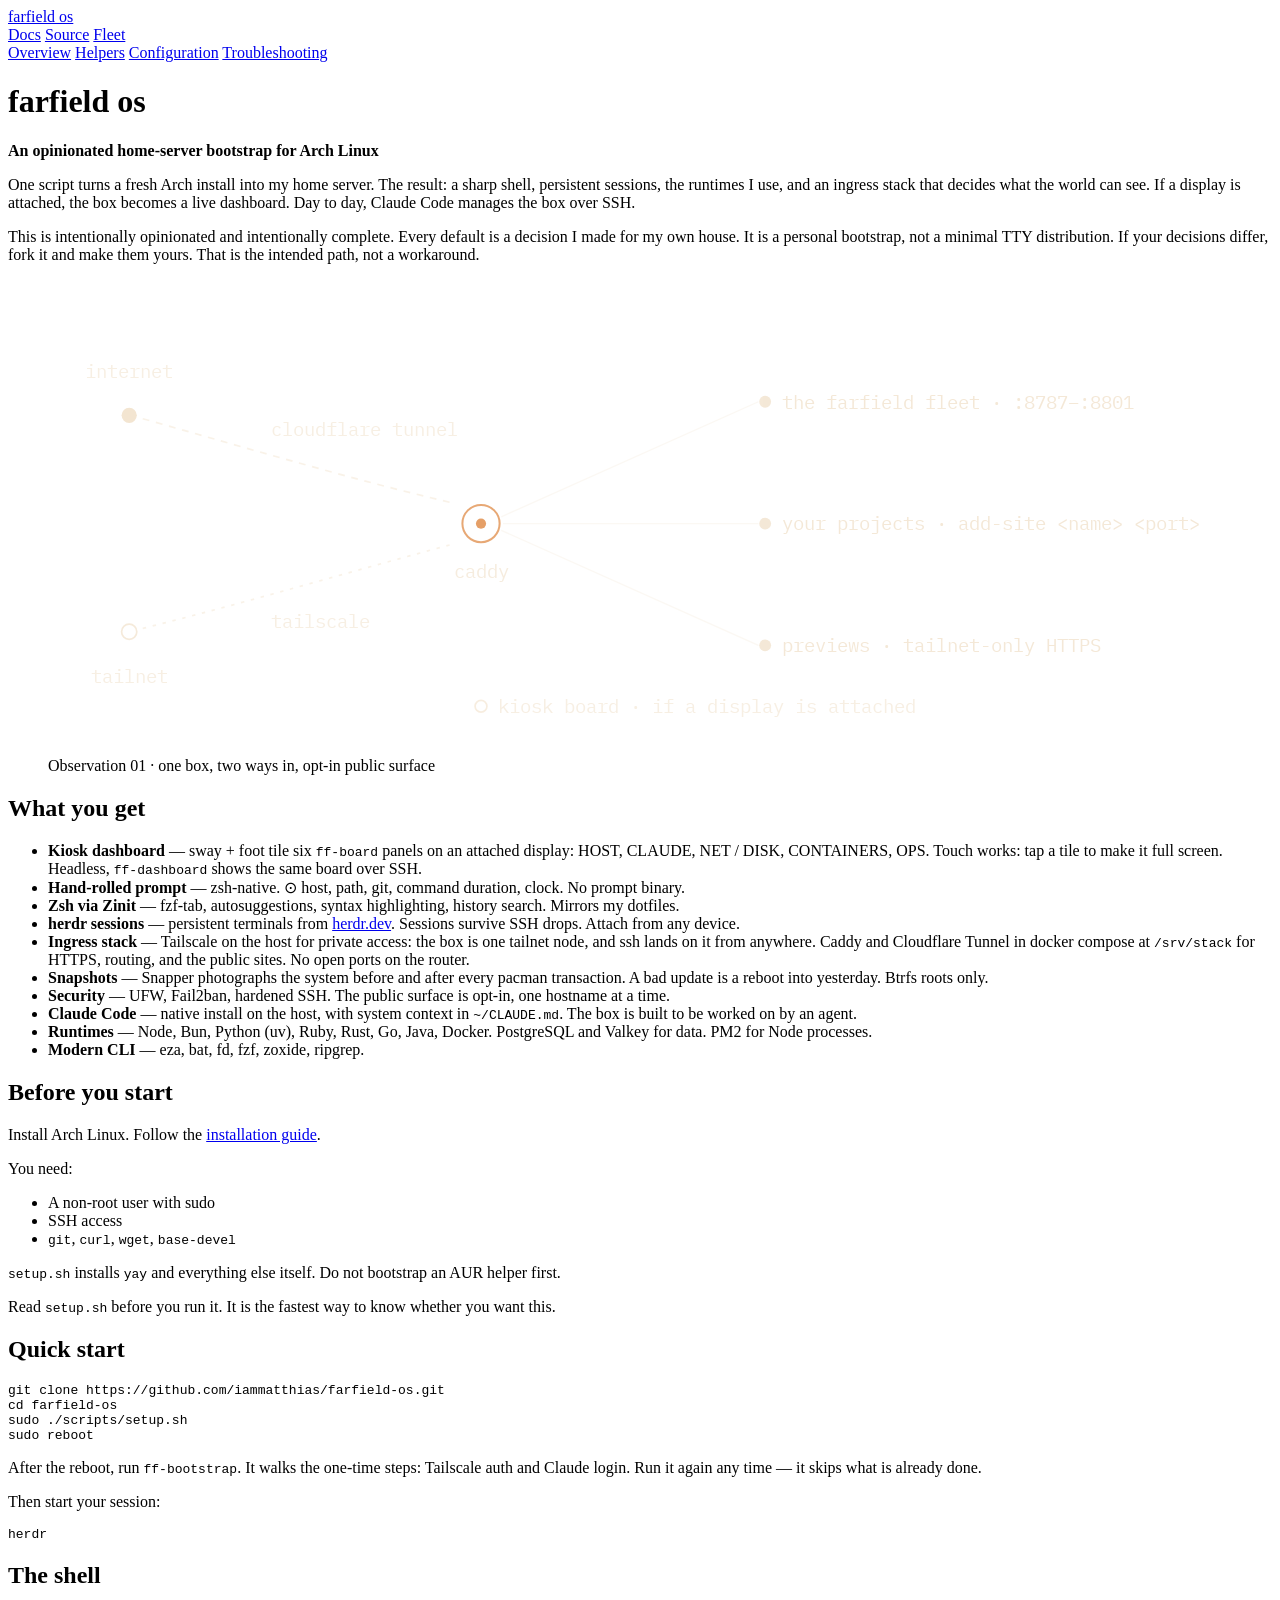
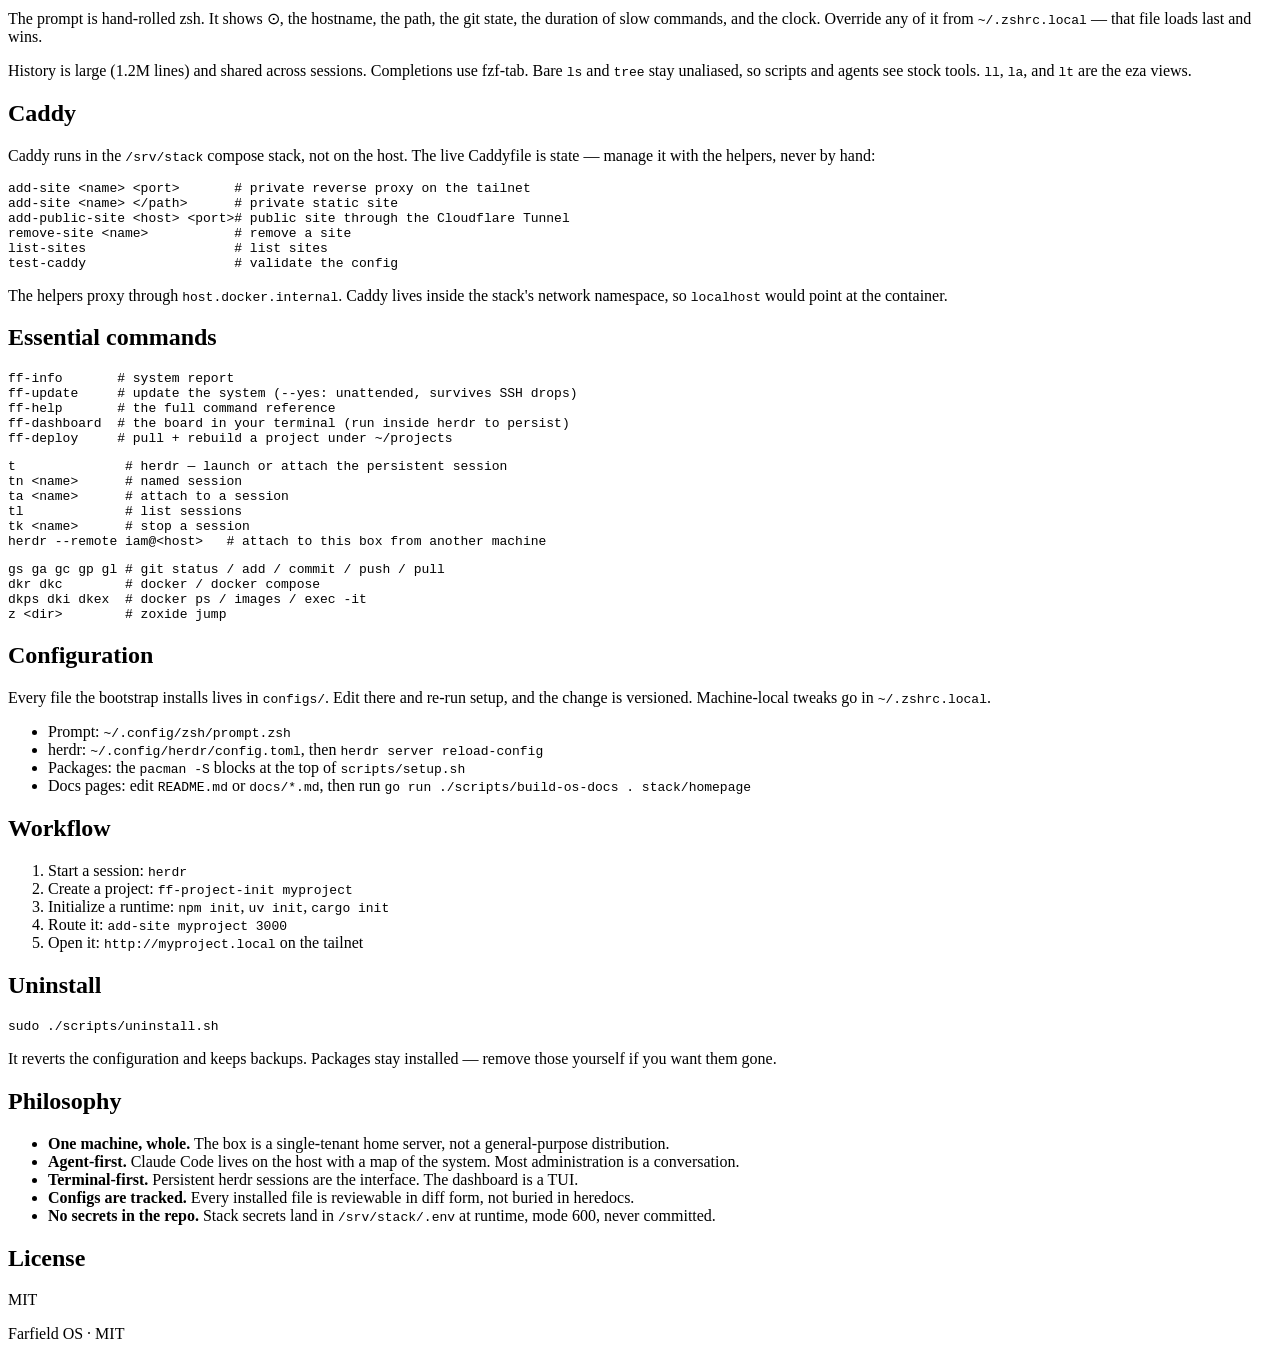
==== commit 7b527147: "ingress: tailnet identity moves to host tailscaled; caddy owns the stack netns The box is one tailne" ====
--- a/stack/homepage/docs/index.html
+++ b/stack/homepage/docs/index.html
@@ -14,7 +14,8 @@
 <link rel="preconnect" href="https://fonts.googleapis.com">
 <link rel="preconnect" href="https://fonts.gstatic.com" crossorigin>
 <link rel="stylesheet" href="https://fonts.googleapis.com/css2?family=IBM+Plex+Mono:wght@400;500&family=Inter:wght@400;500;600&family=Newsreader:opsz,wght@6..72,400;6..72,500&display=swap">
-<link rel="stylesheet" href="/docs/docs.css?v=6f93efad">
+<link rel="stylesheet" href="/docs/docs.css?v=b10dfa3c">
+<script defer src="/docs/docs.js?v=d29bce42"></script>
 </head>
 <body>
 <header class="bar">
@@ -94,9 +95,10 @@
 <li><strong>herdr sessions</strong> — persistent terminals from
 <a href="https://herdr.dev">herdr.dev</a>. Sessions survive SSH drops. Attach
 from any device.</li>
-<li><strong>Ingress stack</strong> — docker compose at <code>/srv/stack</code>. Tailscale for
-private access. Caddy for HTTPS and routing. Cloudflare Tunnel for
-the public sites. No open ports on the router.</li>
+<li><strong>Ingress stack</strong> — Tailscale on the host for private access: the box
+is one tailnet node, and ssh lands on it from anywhere. Caddy and
+Cloudflare Tunnel in docker compose at <code>/srv/stack</code> for HTTPS,
+routing, and the public sites. No open ports on the router.</li>
 <li><strong>Snapshots</strong> — Snapper photographs the system before and after every
 pacman transaction. A bad update is a reboot into yesterday. Btrfs
 roots only.</li>
@@ -151,7 +153,7 @@
 test-caddy                   # validate the config
 </code></pre>
 <p>The helpers proxy through <code>host.docker.internal</code>. Caddy lives inside the
-stack&#39;s network namespace, so <code>localhost</code> would point at the container.</p>
+stack's network namespace, so <code>localhost</code> would point at the container.</p>
 <h2>Essential commands</h2>
 <pre><code class="language-bash">ff-info       # system report
 ff-update     # update the system (--yes: unattended, survives SSH drops)
@@ -180,7 +182,7 @@
 <li>herdr: <code>~/.config/herdr/config.toml</code>, then <code>herdr server reload-config</code></li>
 <li>Packages: the <code>pacman -S</code> blocks at the top of <code>scripts/setup.sh</code></li>
 <li>Docs pages: edit <code>README.md</code> or <code>docs/*.md</code>, then run
-<code>python3 scripts/build-os-docs.py . stack/homepage</code></li>
+<code>go run ./scripts/build-os-docs . stack/homepage</code></li>
 </ul>
 <h2>Workflow</h2>
 <ol>
@@ -211,7 +213,6 @@
 <h2>License</h2>
 <p>MIT</p>
 
-
   </main>
 </div>
 <footer>
